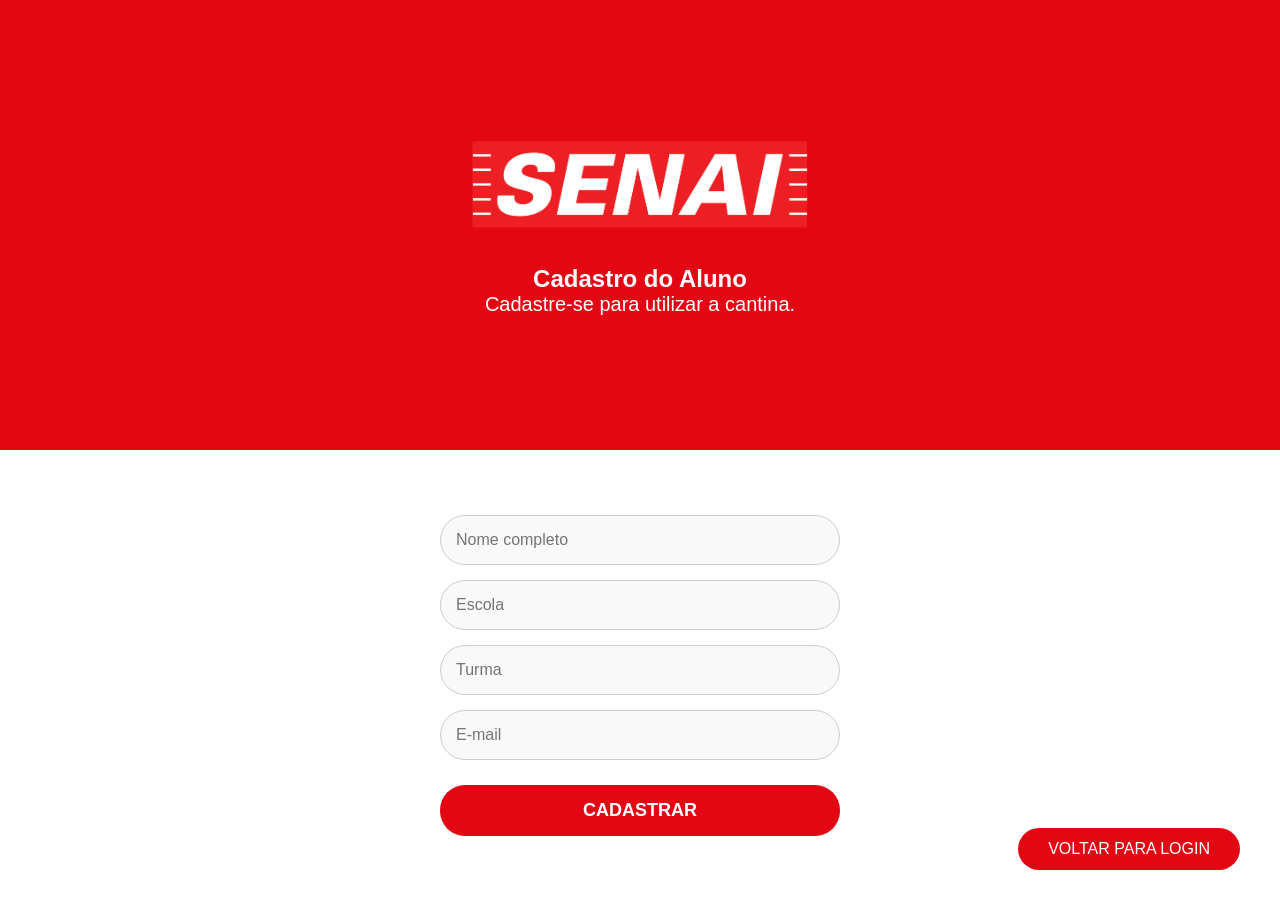
==== cadastro-aluno.html @ 7b8a3e3b "BETA" ====
<!DOCTYPE html>
<html lang="pt-BR">
<head>
    <meta charset="UTF-8">
    <meta name="viewport" content="width=device-width, initial-scale=1.0">
    <title>Cadastro - SENAI</title>
    <link rel="stylesheet" href="style.css">
</head>

<body>

<div class="app-container">

    <main class="screen login-screen">

        <div class="top-section">
            <img src="senai-logo.png" alt="Logo SENAI" class="senai-logo">

            <h2>Cadastro do Aluno</h2>

            <p>Cadastre-se para utilizar a cantina.</p>
        </div>

        <div class="bottom-section">

            <div class="admin-form">

                <input
                    type="text"
                    id="aluno-nome"
                    placeholder="Nome completo"
                >

                <input
                    type="text"
                    id="aluno-escola"
                    placeholder="Escola"
                >

                <input
                    type="text"
                    id="aluno-turma"
                    placeholder="Turma"
                >

                <input
                    type="email"
                    id="aluno-email"
                    placeholder="E-mail"
                >

                <button
                    type="button"
                    class="btn-entrar-adm"
                    id="btn-cadastrar-aluno"
                >
                    CADASTRAR
                </button>

            </div>

            <div class="footer-btn">

                <button
                    type="button"
                    class="btn-voltar"
                    onclick="window.location.href='index.html'"
                >
                    VOLTAR PARA LOGIN
                </button>

            </div>

        </div>

    </main>

</div>

<script src="script.js"></script>

</body>
</html>
---- style.css ----
/* --- CORES DO SISTEMA (VARIÁVEIS DINÂMICAS) --- */
:root {
    --cor-primaria: #E30613; /* Vermelho SENAI Padrão */
    --cor-primaria-hover: #b3000b;
    --cor-primaria-clara: rgba(227, 6, 19, 0.1);
}

/* --- RESET BÁSICO --- */
* {
    margin: 0;
    padding: 0;
    box-sizing: border-box;
    font-family: Arial, sans-serif;
}

body, html {
    width: 100%;
    height: 100%;
}

/* --- CONTAINER DO APP (Tela Inteira) --- */
.app-container {
    width: 100%;
    height: 100vh; /* 100% da altura da tela visível */
    background-color: #ffffff;
    position: relative;
    overflow: hidden;
}

.screen {
    width: 100%;
    height: 100%;
    display: flex;
    flex-direction: column;
}

/* --- TELA DE LOGIN --- */
.login-screen .top-section {
    background-color: var(--cor-primaria);
    color: white;
    height: 50%; /* Ocupa metade da tela */
    display: flex;
    flex-direction: column;
    justify-content: center;
    align-items: center;
    text-align: center;
    padding: 20px;
    transition: background-color 0.3s ease;
}

/* --- NOVA ESTILIZAÇÃO PARA A LOGO --- */
.senai-logo {
    width: 350px; /* Largura para ter boa presença no PC */
    height: auto; /* Mantém a proporção da imagem */
    margin-bottom: 30px; /* Espaço entre a logo e o texto */
}

.login-screen .top-section p {
    font-size: 20px; /* Texto um pouco maior */
}

.login-screen .bottom-section {
    background-color: #ffffff;
    height: 50%;
    display: flex;
    flex-direction: column;
    justify-content: center;
    align-items: center;
    padding: 20px;
    position: relative;
}

/* --- BARRA DE PESQUISA --- */
.search-box {
    display: flex;
    align-items: center;
    border: 1px solid #ccc;
    border-radius: 30px;
    padding: 10px 20px;
    width: 80%;
    max-width: 600px; /* Impede que a barra fique gigante no PC */
}

.search-box .icon {
    margin-right: 15px;
    color: #999;
    font-size: 20px;
}

.search-box input {
    border: none;
    outline: none;
    flex: 1;
    padding: 10px 0;
    font-size: 18px;
}

.search-box .btn-go {
    background-color: var(--cor-primaria);
    color: white;
    border: none;
    border-radius: 50%;
    width: 40px;
    height: 40px;
    cursor: pointer;
    font-weight: bold;
    font-size: 18px;
    transition: 0.2s;
}

.search-box .btn-go:hover {
    background-color: var(--cor-primaria-hover);
}

/* --- BOTÃO VOLTAR --- */
.footer-btn {
    position: absolute;
    bottom: 30px;
    right: 40px;
}

.footer-btn .btn-voltar {
    background-color: var(--cor-primaria);
    color: white;
    border: none;
    padding: 12px 30px;
    border-radius: 25px;
    font-size: 16px;
    cursor: pointer;
    transition: 0.2s;
}

.footer-btn .btn-voltar:hover {
    background-color: var(--cor-primaria-hover);
}

/* =========================================
   TELA DE MENU E GERAIS 
   ========================================= */

.bg-light {
    background-color: #f5f5f5; /* Fundo levemente cinza do menu */
}

.menu-container {
    display: flex;
    flex-direction: column;
    height: 100vh;
}

/* --- Cabeçalho do Menu --- */
.top-header {
    background-color: var(--cor-primaria);
    padding: 15px 0;
    text-align: center;
    box-shadow: 0 2px 5px rgba(0,0,0,0.2);
    z-index: 10;
    position: relative;
    transition: background-color 0.3s ease;
}

.header-com-voltar {
    display: flex;
    justify-content: center;
    align-items: center;
}

.btn-voltar-header {
    position: absolute;
    left: 20px;
    background: rgba(255, 255, 255, 0.2);
    color: white;
    border: none;
    width: 38px;
    height: 38px;
    border-radius: 50%;
    font-size: 20px;
    display: flex;
    justify-content: center;
    align-items: center;
    cursor: pointer;
    transition: 0.2s;
}

.btn-voltar-header:hover {
    background: rgba(255, 255, 255, 0.4);
    transform: scale(1.05);
}

.cart-top-bar {
    display: flex;
    align-items: center;
    margin-bottom: 15px;
}

.btn-voltar-categorias {
    background: none;
    border: 2px solid var(--cor-primaria);
    color: var(--cor-primaria);
    padding: 8px 16px;
    border-radius: 20px;
    font-size: 14px;
    font-weight: bold;
    cursor: pointer;
    display: inline-flex;
    align-items: center;
    gap: 8px;
    transition: 0.2s;
}

.btn-voltar-categorias:hover {
    background-color: var(--cor-primaria);
    color: white;
}

.header-logo {
    height: 40px; /* Logo menor no cabeçalho */
    width: auto;
}

/* --- Área Central --- */
.menu-content {
    flex: 1;
    overflow-y: auto; /* Permite rolagem se houver muitos produtos */
    padding: 20px 40px;
    padding-bottom: 80px; /* Espaço para a barra inferior */
}

/* --- Seção de Categorias --- */
.top-categories {
    display: flex;
    align-items: center;
    gap: 30px;
    margin-bottom: 40px;
    flex-wrap: wrap;
}

.promo-banner {
    background-color: var(--cor-primaria);
    color: white;
    padding: 15px 30px;
    border-radius: 10px;
    display: flex;
    align-items: center;
    min-width: 250px;
    transition: background-color 0.3s ease;
}

.banner-content h3 { font-size: 16px; }
.banner-content p { font-size: 12px; font-weight: bold; }

.categories-list {
    display: flex;
    gap: 20px;
}

.cat-item {
    display: flex;
    flex-direction: column;
    align-items: center;
    cursor: pointer;
    transition: 0.2s;
}

.cat-item:hover { transform: scale(1.1); }

.cat-item .circle {
    width: 60px;
    height: 60px;
    background-color: #e0e0e0;
    border-radius: 50%;
    display: flex;
    justify-content: center;
    align-items: center;
    font-size: 24px;
    margin-bottom: 8px;
    box-shadow: 0 2px 5px rgba(0,0,0,0.1);
}

.cat-item span {
    font-size: 14px;
    color: #333;
    font-weight: bold;
}

/* --- Seção Mais Pedidos --- */
.section-title {
    font-size: 24px;
    color: #333;
    margin-bottom: 20px;
}

.products-grid {
    display: grid;
    grid-template-columns: repeat(auto-fill, minmax(200px, 1fr));
    gap: 20px;
}

.product-card {
    background: white;
    border-radius: 10px;
    padding: 15px;
    text-align: center;
    box-shadow: 0 2px 5px rgba(0,0,0,0.1);
    position: relative;
    transition: 0.3s;
}

.product-card:hover {
    box-shadow: 0 5px 15px rgba(0,0,0,0.2);
}

.product-card img {
    width: 100px;
    height: 100px;
    object-fit: contain;
    margin-bottom: 15px;
}

.product-info h4 {
    font-size: 16px;
    color: #333;
    margin-bottom: 5px;
}

.product-info .price {
    font-size: 14px;
    color: var(--cor-primaria);
    font-weight: bold;
}

.btn-add {
    position: absolute;
    bottom: 15px;
    right: 15px;
    background-color: var(--cor-primaria);
    color: white;
    border: none;
    width: 30px;
    height: 30px;
    border-radius: 50%;
    font-size: 20px;
    cursor: pointer;
    transition: 0.2s;
}

.btn-add:hover { background-color: var(--cor-primaria-hover); }

/* --- Barra de Navegação Inferior --- */
.bottom-nav {
    position: fixed;
    bottom: 0;
    left: 0;
    width: 100%;
    background-color: white;
    height: 70px;
    display: flex;
    justify-content: space-around;
    align-items: center;
    box-shadow: 0 -2px 10px rgba(0,0,0,0.1);
    z-index: 20;
}

.nav-item {
    background: none;
    border: none;
    font-size: 28px;
    cursor: pointer;
    color: #666;
    position: relative;
    transition: 0.2s;
}

.nav-item:hover, .nav-item.active {
    color: var(--cor-primaria);
    transform: translateY(-3px);
}

.cart-badge {
    position: absolute;
    top: -5px;
    right: -10px;
    background-color: var(--cor-primaria);
    color: white;
    font-size: 12px;
    width: 20px;
    height: 20px;
    border-radius: 50%;
    display: flex;
    justify-content: center;
    align-items: center;
    font-weight: bold;
}

/* =========================================
   TELA DE CATEGORIAS
   ========================================= */

.search-bar-container {
    display: flex;
    align-items: center;
    background: white;
    border-radius: 25px;
    padding: 12px 20px;
    margin-bottom: 30px;
    box-shadow: 0 2px 8px rgba(0,0,0,0.05);
    width: 100%;
    max-width: 600px; /* Mantém centralizado no PC */
    margin-left: auto;
    margin-right: auto;
}

.search-bar-container input {
    border: none;
    outline: none;
    width: 100%;
    margin-left: 10px;
    font-size: 16px;
    color: #333;
}

.categories-grid-page {
    display: grid;
    grid-template-columns: repeat(auto-fill, minmax(200px, 1fr));
    gap: 20px;
}

.category-card-large {
    background: white;
    border-radius: 12px;
    overflow: hidden;
    box-shadow: 0 2px 5px rgba(0,0,0,0.1);
    transition: transform 0.3s, box-shadow 0.3s;
    cursor: pointer;
    text-align: center;
    padding-bottom: 15px;
}

.category-card-large:hover {
    transform: translateY(-5px);
    box-shadow: 0 8px 20px rgba(0,0,0,0.15);
}

.category-card-large img {
    width: 100%;
    height: 140px;
    object-fit: cover;
    border-bottom: 4px solid var(--cor-primaria);
    margin-bottom: 10px;
    transition: border-color 0.3s ease;
}

.category-card-large h3 {
    font-size: 18px;
    color: #333;
}

/* =========================================
   TELA DE CARRINHO
   ========================================= */

.cart-content {
    max-width: 800px;
    margin: 0 auto;
    width: 100%;
}

.cart-title {
    text-align: center;
    font-size: 32px;
    margin-bottom: 20px;
    color: #333;
}

/* Caixa cinza com os itens */
.cart-items-box {
    background-color: #e0e0e0;
    border-radius: 15px;
    padding: 20px;
    display: flex;
    gap: 20px;
    overflow-x: auto;
    margin-bottom: 30px;
    box-shadow: inset 0 2px 5px rgba(0,0,0,0.1);
}

.cart-item {
    background-color: white;
    border-radius: 10px;
    padding: 10px;
    text-align: center;
    min-width: 120px;
    box-shadow: 0 2px 4px rgba(0,0,0,0.1);
}

.cart-item img {
    width: 60px;
    height: 60px;
    object-fit: cover;
    margin-bottom: 10px;
}

.cart-item p {
    font-size: 12px;
    font-weight: bold;
}

/* Resumo */
.cart-summary {
    margin-bottom: 30px;
}

.cart-summary h3 {
    margin-bottom: 15px;
}

.summary-line {
    display: flex;
    justify-content: space-between;
    margin-bottom: 10px;
    font-size: 16px;
}

.total-line {
    font-weight: bold;
    font-size: 20px;
    border-top: 1px solid #ccc;
    padding-top: 10px;
}

/* Pagamentos */
.payment-methods {
    background-color: white;
    border-radius: 15px;
    padding: 20px;
    box-shadow: 0 2px 10px rgba(0,0,0,0.05);
    margin-bottom: 40px;
}

.payment-methods h3 {
    margin-bottom: 20px;
    text-align: center;
}

.payment-header {
    display: flex;
    align-items: center;
    font-size: 18px;
    margin-bottom: 15px;
}

.payment-header .icon {
    font-size: 24px;
    margin-right: 10px;
}

.fake-form input {
    width: 100%;
    padding: 10px;
    margin-bottom: 10px;
    border: 1px solid #ccc;
    border-radius: 5px;
    background-color: #f9f9f9;
}

.form-row {
    display: flex;
    gap: 10px;
}

.payment-divider {
    border: none;
    border-top: 1px dashed #ccc;
    margin: 20px 0;
}

.pix-area {
    display: flex;
    flex-direction: column;
    align-items: center;
}

.pix-area img {
    margin-bottom: 10px;
}

.pix-code {
    font-size: 12px;
    color: #666;
    word-break: break-all;
    text-align: center;
}

/* Botão Prosseguir (Rodapé) */
.btn-prosseguir {
    position: fixed;
    bottom: 0;
    left: 0;
    width: 100%;
    background-color: var(--cor-primaria);
    color: white;
    border: none;
    padding: 20px;
    font-size: 24px;
    font-weight: bold;
    cursor: pointer;
    text-transform: uppercase;
    transition: background-color 0.2s;
    z-index: 30;
}

.btn-prosseguir:hover {
    background-color: var(--cor-primaria-hover);
}

/* =========================================
   TELA DE PEDIDO FINAL (TICKET)
   ========================================= */

.final-content {
    display: flex;
    flex-direction: column;
    align-items: center;
    max-width: 600px;
}

.final-title {
    font-size: 28px;
    margin-bottom: 15px;
}

/* Caixa de resumo cinza */
.order-summary-box {
    background-color: #e0e0e0;
    border-radius: 15px;
    padding: 15px;
    width: 100%;
    text-align: center;
    margin-bottom: 20px;
    box-shadow: inset 0 2px 4px rgba(0,0,0,0.1);
}

.summary-label {
    font-size: 14px;
    font-weight: bold;
    margin-bottom: 10px;
}

.summary-items-icons {
    display: flex;
    justify-content: center;
    gap: 15px;
}

.summary-items-icons img {
    width: 40px;
    height: 40px;
    background: white;
    padding: 5px;
    border-radius: 5px;
}

/* Status Aprovado */
.status-area {
    text-align: center;
    margin-bottom: 20px;
}

.check-icon {
    width: 60px;
    height: 60px;
    border: 3px solid #000;
    border-radius: 50%;
    display: flex;
    justify-content: center;
    align-items: center;
    font-size: 35px;
    font-weight: bold;
    margin: 0 auto 10px;
}

.status-area h3 {
    font-size: 24px;
    font-weight: bold;
}

/* Estilização do Ticket (Papel) */
.ticket-container {
    width: 280px;
    filter: drop-shadow(0 5px 15px rgba(0,0,0,0.1));
}

.ticket {
    background-color: white;
    padding: 30px 20px;
    text-align: center;
    border-radius: 10px 10px 0 0;
    position: relative;
}

.ticket-header {
    font-size: 30px;
    letter-spacing: 5px;
    border-bottom: 2px dashed #ccc;
    padding-bottom: 10px;
    margin-bottom: 20px;
}

.ticket-label {
    font-size: 16px;
    font-weight: bold;
}

.ticket-number {
    font-size: 80px;
    font-weight: bold;
    margin: 10px 0;
}

.printer-icon {
    font-size: 40px;
    margin-bottom: 10px;
}

.ticket-footer {
    font-size: 14px;
    color: #444;
}

/* Efeito serrilhado embaixo do ticket */
.ticket-jagged {
    height: 15px;
    background: white;
    background-image: linear-gradient(135deg, transparent 75%, white 75%), 
                      linear-gradient(225deg, transparent 75%, white 75%);
    background-position: 0 0;
    background-size: 15px 15px;
    background-repeat: repeat-x;
}

/* Botão Imprimir */
.btn-imprimir {
    position: fixed;
    bottom: 0;
    left: 0;
    width: 100%;
    background-color: var(--cor-primaria);
    color: white;
    border: none;
    padding: 15px;
    font-size: 18px;
    font-weight: bold;
    cursor: pointer;
    text-transform: lowercase;
    z-index: 30;
    transition: background-color 0.3s ease;
}

/* =========================================
   TELA DE LOGIN DO ADMINISTRADOR
   ========================================= */

.admin-form {
    display: flex;
    flex-direction: column;
    width: 80%;
    max-width: 400px;
    gap: 15px;
}

.admin-form input {
    padding: 15px;
    font-size: 16px;
    border: 1px solid #ccc;
    border-radius: 25px;
    outline: none;
    background-color: #f9f9f9;
}

.admin-form input:focus {
    border-color: var(--cor-primaria);
    background-color: #fff;
}

.btn-entrar-adm {
    background-color: var(--cor-primaria);
    color: white;
    border: none;
    padding: 15px;
    border-radius: 25px;
    font-size: 18px;
    font-weight: bold;
    cursor: pointer;
    transition: background-color 0.2s;
    margin-top: 10px;
}

.btn-entrar-adm:hover {
    background-color: var(--cor-primaria-hover);
}

.btn-cadastro {
    background-color: #f8f9fa;
    color: var(--cor-primaria);
    border: 2px solid var(--cor-primaria);
    padding: 13px;
    border-radius: 25px;
    font-size: 16px;
    font-weight: bold;
    cursor: pointer;
    transition: all 0.2s ease;
    text-align: center;
    width: 100%;
}

.btn-cadastro:hover {
    background-color: var(--cor-primaria);
    color: #ffffff;
}

/* =========================================
   PAINEL ADMINISTRATIVO (ABAS E LISTAS)
   ========================================= */

.admin-tabs {
    display: flex;
    background-color: #fff;
    border-bottom: 2px solid var(--cor-primaria);
    transition: border-color 0.3s ease;
}

.tab-btn {
    flex: 1;
    padding: 20px;
    border: none;
    background: none;
    font-size: 18px;
    font-weight: bold;
    cursor: pointer;
    color: #666;
    transition: 0.3s;
}

.tab-btn.active {
    background-color: var(--cor-primaria);
    color: white;
}

.tab-content {
    display: none;
}

.tab-content.active {
    display: block;
}

.admin-list {
    display: flex;
    flex-direction: column;
    gap: 15px;
    padding-top: 20px;
}

/* Item da Lista */
.admin-row-item {
    background: white;
    border: 2px solid var(--cor-primaria);
    border-radius: 15px;
    padding: 15px;
    display: flex;
    align-items: center;
    gap: 20px;
    transition: border-color 0.3s ease;
}

.item-img {
    font-size: 30px;
    width: 60px;
    height: 60px;
    background: #f0f0f0;
    border-radius: 10px;
    display: flex;
    justify-content: center;
    align-items: center;
}

.item-details {
    flex: 1;
}

.item-details strong {
    font-size: 18px;
    display: block;
}

.item-details p {
    font-size: 14px;
    color: #666;
}

.item-actions {
    display: flex;
    align-items: center;
    gap: 15px;
}

.status-badge {
    padding: 5px 10px;
    border-radius: 10px;
    font-size: 12px;
    font-weight: bold;
}

.status-badge.waiting { background: #ffeeba; color: #856404; }
.status-badge.approved { background: #d4edda; color: #155724; }
.status-badge.refused { background: #f8d7da; color: #721c24; }

.btn-check, .btn-edit {
    background-color: var(--cor-primaria);
    color: white;
    border: none;
    padding: 10px 20px;
    border-radius: 10px;
    cursor: pointer;
    font-weight: bold;
    transition: 0.2s;
}

.btn-check:hover, .btn-edit:hover {
    background-color: var(--cor-primaria-hover);
}

.btn-recusar {
    background-color: #6c757d;
    color: white;
    border: none;
    padding: 10px 20px;
    border-radius: 10px;
    cursor: pointer;
    font-weight: bold;
    transition: 0.2s;
}

.btn-recusar:hover {
    background-color: #545b62;
}

.btn-logout {
    position: fixed;
    bottom: 0;
    width: 100%;
    max-width: 480px;
    padding: 15px;
    background-color: #333;
    color: white;
    border: none;
    font-weight: bold;
    cursor: pointer;
    transition: 0.2s;
}

.btn-logout:hover {
    background-color: #111;
}

/* =========================================
   CUSTOMIZADOR DE CORES / TEMAS
   ========================================= */

.theme-customizer-box {
    background: white;
    border-radius: 15px;
    padding: 25px;
    box-shadow: 0 2px 10px rgba(0, 0, 0, 0.08);
    max-width: 650px;
    margin: 10px auto 30px;
}

.theme-customizer-box h3 {
    font-size: 22px;
    color: #333;
    margin-bottom: 8px;
}

.theme-desc {
    font-size: 14px;
    color: #666;
    margin-bottom: 25px;
    line-height: 1.5;
}

.theme-section-title {
    font-size: 14px;
    font-weight: bold;
    color: #444;
    margin: 20px 0 10px;
    text-transform: uppercase;
    letter-spacing: 0.5px;
}

/* --- COMPONENTE DE UPLOAD DA LOGO --- */
.logo-upload-card {
    display: flex;
    gap: 20px;
    align-items: center;
    background: #f8f9fa;
    border: 1px solid #e0e0e0;
    border-radius: 12px;
    padding: 20px;
    margin-bottom: 25px;
    flex-wrap: wrap;
}

.logo-preview-wrapper {
    display: flex;
    flex-direction: column;
    align-items: center;
    gap: 8px;
}

.preview-tag {
    font-size: 12px;
    font-weight: bold;
    color: #666;
}

.logo-preview-frame {
    width: 140px;
    height: 70px;
    background-color: var(--cor-primaria);
    border-radius: 8px;
    display: flex;
    justify-content: center;
    align-items: center;
    padding: 8px;
    border: 2px dashed rgba(255, 255, 255, 0.4);
    transition: background-color 0.3s ease;
}

.logo-preview-frame img {
    max-width: 100%;
    max-height: 100%;
    object-fit: contain;
}

.logo-upload-controls {
    flex: 1;
    min-width: 240px;
}

.logo-help-text {
    font-size: 13px;
    color: #666;
    margin-bottom: 15px;
    line-height: 1.4;
}

.upload-btn-group {
    display: flex;
    gap: 12px;
    flex-wrap: wrap;
    align-items: center;
}

.btn-custom-upload {
    background-color: var(--cor-primaria);
    color: white;
    padding: 10px 18px;
    border-radius: 20px;
    font-size: 13px;
    font-weight: bold;
    cursor: pointer;
    display: inline-flex;
    align-items: center;
    gap: 6px;
    transition: background-color 0.2s, transform 0.1s;
}

.btn-custom-upload:hover {
    background-color: var(--cor-primaria-hover);
    transform: translateY(-1px);
}

.btn-restaurar-logo {
    background: #6c757d;
    color: white;
    border: none;
    padding: 10px 16px;
    border-radius: 20px;
    font-size: 13px;
    font-weight: bold;
    cursor: pointer;
    transition: 0.2s;
}

.btn-restaurar-logo:hover {
    background: #545b62;
}

.color-palette-grid {
    display: grid;
    grid-template-columns: repeat(auto-fill, minmax(180px, 1fr));
    gap: 12px;
    margin-bottom: 25px;
}

.color-swatch-btn {
    display: flex;
    align-items: center;
    gap: 12px;
    background: #f9f9f9;
    border: 2px solid #e0e0e0;
    padding: 10px 14px;
    border-radius: 12px;
    cursor: pointer;
    transition: all 0.2s ease;
    text-align: left;
}

.color-swatch-btn:hover {
    border-color: #999;
    transform: translateY(-2px);
    box-shadow: 0 4px 8px rgba(0, 0, 0, 0.05);
}

.color-swatch-btn.active {
    border-color: var(--cor-primaria);
    background-color: #fff;
    box-shadow: 0 0 0 2px var(--cor-primaria-clara);
}

.swatch-circle {
    width: 26px;
    height: 26px;
    border-radius: 50%;
    box-shadow: 0 2px 4px rgba(0, 0, 0, 0.2);
    flex-shrink: 0;
}

.swatch-name {
    font-size: 13px;
    font-weight: bold;
    color: #333;
}

.custom-color-picker-row {
    display: flex;
    align-items: center;
    gap: 15px;
    background: #f8f9fa;
    padding: 15px 20px;
    border-radius: 12px;
    border: 1px solid #ddd;
    flex-wrap: wrap;
}

.custom-color-picker-row label {
    font-size: 14px;
    font-weight: bold;
    color: #333;
}

.custom-color-picker-row input[type="color"] {
    -webkit-appearance: none;
    border: none;
    width: 44px;
    height: 44px;
    border-radius: 50%;
    cursor: pointer;
    background: none;
    padding: 0;
}

.custom-color-picker-row input[type="color"]::-webkit-color-swatch-wrapper {
    padding: 0;
}

.custom-color-picker-row input[type="color"]::-webkit-color-swatch {
    border: 2px solid #ccc;
    border-radius: 50%;
}

#hex-code-label {
    font-family: monospace;
    font-size: 15px;
    font-weight: bold;
    background: white;
    padding: 6px 12px;
    border-radius: 6px;
    border: 1px solid #ccc;
    color: #333;
}

.btn-restaurar-cor {
    background: #6c757d;
    color: white;
    border: none;
    padding: 10px 16px;
    border-radius: 20px;
    font-size: 13px;
    font-weight: bold;
    cursor: pointer;
    margin-left: auto;
    transition: 0.2s;
}

.btn-restaurar-cor:hover {
    background: #495057;
}

.theme-preview-box {
    margin-top: 25px;
    border-top: 1px dashed #ccc;
    padding-top: 20px;
}

.theme-preview-box h4 {
    font-size: 14px;
    color: #555;
    margin-bottom: 12px;
}

.preview-elements {
    display: flex;
    gap: 15px;
    align-items: center;
    flex-wrap: wrap;
}

.preview-banner {
    background-color: var(--cor-primaria);
    color: white;
    padding: 10px 18px;
    border-radius: 8px;
    font-size: 13px;
    font-weight: bold;
    transition: background-color 0.3s ease;
}

.preview-btn {
    background-color: var(--cor-primaria);
    color: white;
    border: none;
    padding: 10px 20px;
    border-radius: 20px;
    font-weight: bold;
    font-size: 13px;
    cursor: default;
    transition: background-color 0.3s ease;
}

.preview-outline-btn {
    background: none;
    border: 2px solid var(--cor-primaria);
    color: var(--cor-primaria);
    padding: 8px 18px;
    border-radius: 20px;
    font-weight: bold;
    font-size: 13px;
    cursor: default;
    transition: all 0.3s ease;
}

/* =========================================
   RESPONSIVIDADE / MEDIA QUERIES (MOBILE)
   ========================================= */

/* --- TABLETS E CELULARES (Até 768px) --- */
@media (max-width: 768px) {
    /* Geral / Container */
    .app-container {
        height: auto;
        min-height: 100vh;
        overflow-y: auto;
    }

    .screen {
        height: auto;
        min-height: 100vh;
    }

    /* Tela de Login / Cadastro */
    .login-screen .top-section {
        height: auto;
        padding: 40px 20px 30px;
    }

    .senai-logo {
        width: 260px;
        max-width: 85%;
        margin-bottom: 20px;
    }

    .login-screen .top-section p {
        font-size: 17px;
    }

    .login-screen .bottom-section {
        height: auto;
        min-height: 50vh;
        padding: 30px 20px 70px;
    }

    .admin-form {
        width: 100%;
        max-width: 360px;
    }

    .footer-btn {
        position: static;
        margin-top: 25px;
        width: 100%;
        max-width: 360px;
        display: flex;
        justify-content: center;
    }

    .footer-btn .btn-voltar {
        width: 100%;
        text-align: center;
        padding: 12px 20px;
    }

    /* Menu / Cardápio */
    .menu-content {
        padding: 15px 15px 90px;
    }

    .top-categories {
        flex-direction: column;
        align-items: stretch;
        gap: 15px;
        margin-bottom: 25px;
    }

    .promo-banner {
        width: 100%;
        justify-content: center;
        text-align: center;
    }

    .categories-list {
        justify-content: space-around;
        width: 100%;
    }

    .products-grid {
        grid-template-columns: repeat(2, 1fr);
        gap: 12px;
    }

    .product-card {
        padding: 12px 10px;
    }

    .product-card img {
        width: 80px;
        height: 80px;
    }

    .product-card h4 {
        font-size: 14px;
    }

    .product-card .price {
        font-size: 13px;
    }

    /* Categorias */
    .categories-grid-page {
        grid-template-columns: repeat(2, 1fr);
        gap: 12px;
    }

    .category-card-large img {
        height: 110px;
    }

    .category-card-large h3 {
        font-size: 14px;
        padding: 0 5px;
    }

    /* Carrinho */
    .cart-content {
        padding: 15px 15px 100px;
    }

    .cart-title {
        font-size: 26px;
    }

    .payment-methods {
        padding: 15px;
    }

    .btn-prosseguir {
        font-size: 18px;
        padding: 16px;
    }

    /* Ticket Final */
    .final-content {
        padding: 15px 15px 90px;
    }

    .final-title {
        font-size: 24px;
    }

    .ticket-container {
        width: 100%;
        max-width: 290px;
    }

    .ticket-number {
        font-size: 60px;
    }

    .btn-imprimir {
        font-size: 16px;
        padding: 15px;
    }

    /* Painel ADM */
    .admin-tabs {
        overflow-x: auto;
        white-space: nowrap;
    }

    .tab-btn {
        padding: 15px 12px;
        font-size: 14px;
    }

    .admin-main {
        padding: 15px 15px 80px;
    }

    .admin-row-item {
        flex-direction: column;
        align-items: stretch;
        gap: 12px;
        padding: 12px;
    }

    .admin-row-item .item-img {
        width: 50px;
        height: 50px;
        font-size: 24px;
    }

    .item-actions {
        width: 100%;
        justify-content: space-between;
        margin-top: 5px;
    }

    .btn-logout {
        max-width: 100%;
        font-size: 14px;
        padding: 14px;
    }
}

/* --- SMARTPHONES PEQUENOS (Até 480px) --- */
@media (max-width: 480px) {
    .senai-logo {
        width: 220px;
    }

    .login-screen .top-section {
        padding: 30px 15px 20px;
    }

    .login-screen .top-section p {
        font-size: 15px;
    }

    .login-screen .bottom-section {
        padding: 20px 15px 60px;
    }

    .admin-form input {
        padding: 12px 15px;
        font-size: 14px;
    }

    .btn-entrar-adm {
        font-size: 16px;
        padding: 12px;
    }

    .btn-cadastro {
        font-size: 14px;
        padding: 11px;
    }

    .cat-item .circle {
        width: 48px;
        height: 48px;
        font-size: 18px;
    }

    .cat-item span {
        font-size: 11px;
    }

    .products-grid {
        grid-template-columns: repeat(2, 1fr);
        gap: 10px;
    }

    .product-card {
        padding: 10px 8px;
    }

    .product-card img {
        width: 70px;
        height: 70px;
    }

    .form-row {
        flex-direction: column;
        gap: 0;
    }

    .ticket-header {
        font-size: 24px;
    }

    .ticket-number {
        font-size: 50px;
    }

    .tab-btn {
        padding: 12px 8px;
        font-size: 12px;
    }

    .btn-voltar-header {
        left: 12px;
        width: 34px;
        height: 34px;
        font-size: 17px;
    }
}
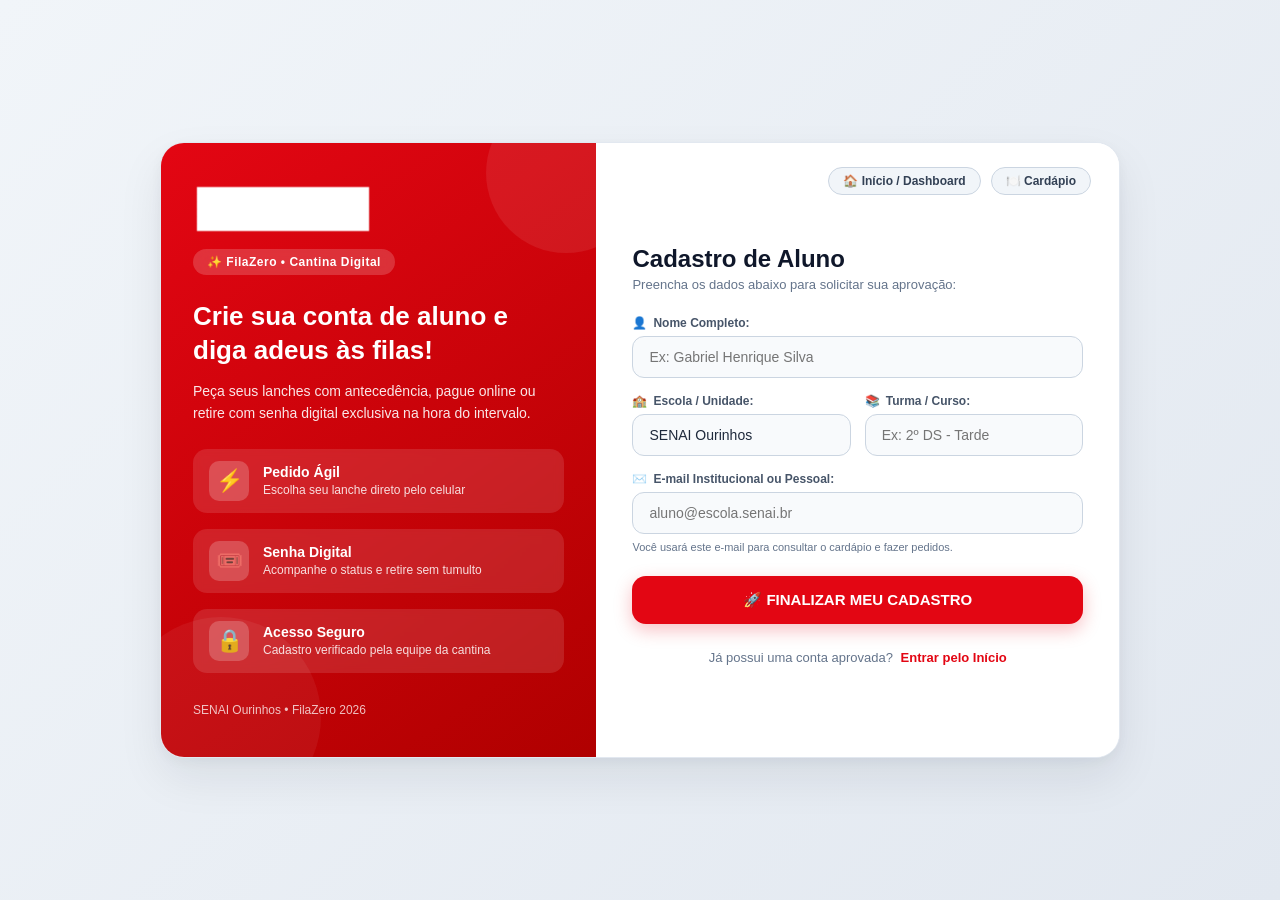
==== commit bdb3f014: "Add files via upload" ====
--- a/cadastro-aluno.html
+++ b/cadastro-aluno.html
@@ -2,82 +2,10 @@
 <html lang="pt-BR">
 <head>
     <meta charset="UTF-8">
-    <meta name="viewport" content="width=device-width, initial-scale=1.0">
-    <title>Cadastro - SENAI</title>
-    <link rel="stylesheet" href="style.css">
+    <meta http-equiv="refresh" content="0; url=cadastro.html">
+    <title>Redirecionando...</title>
 </head>
-
 <body>
-
-<div class="app-container">
-
-    <main class="screen login-screen">
-
-        <div class="top-section">
-            <img src="senai-logo.png" alt="Logo SENAI" class="senai-logo">
-
-            <h2>Cadastro do Aluno</h2>
-
-            <p>Cadastre-se para utilizar a cantina.</p>
-        </div>
-
-        <div class="bottom-section">
-
-            <div class="admin-form">
-
-                <input
-                    type="text"
-                    id="aluno-nome"
-                    placeholder="Nome completo"
-                >
-
-                <input
-                    type="text"
-                    id="aluno-escola"
-                    placeholder="Escola"
-                >
-
-                <input
-                    type="text"
-                    id="aluno-turma"
-                    placeholder="Turma"
-                >
-
-                <input
-                    type="email"
-                    id="aluno-email"
-                    placeholder="E-mail"
-                >
-
-                <button
-                    type="button"
-                    class="btn-entrar-adm"
-                    id="btn-cadastrar-aluno"
-                >
-                    CADASTRAR
-                </button>
-
-            </div>
-
-            <div class="footer-btn">
-
-                <button
-                    type="button"
-                    class="btn-voltar"
-                    onclick="window.location.href='index.html'"
-                >
-                    VOLTAR PARA LOGIN
-                </button>
-
-            </div>
-
-        </div>
-
-    </main>
-
-</div>
-
-<script src="script.js"></script>
-
+    <script>window.location.href = 'cadastro.html';</script>
 </body>
-</html>+</html>
